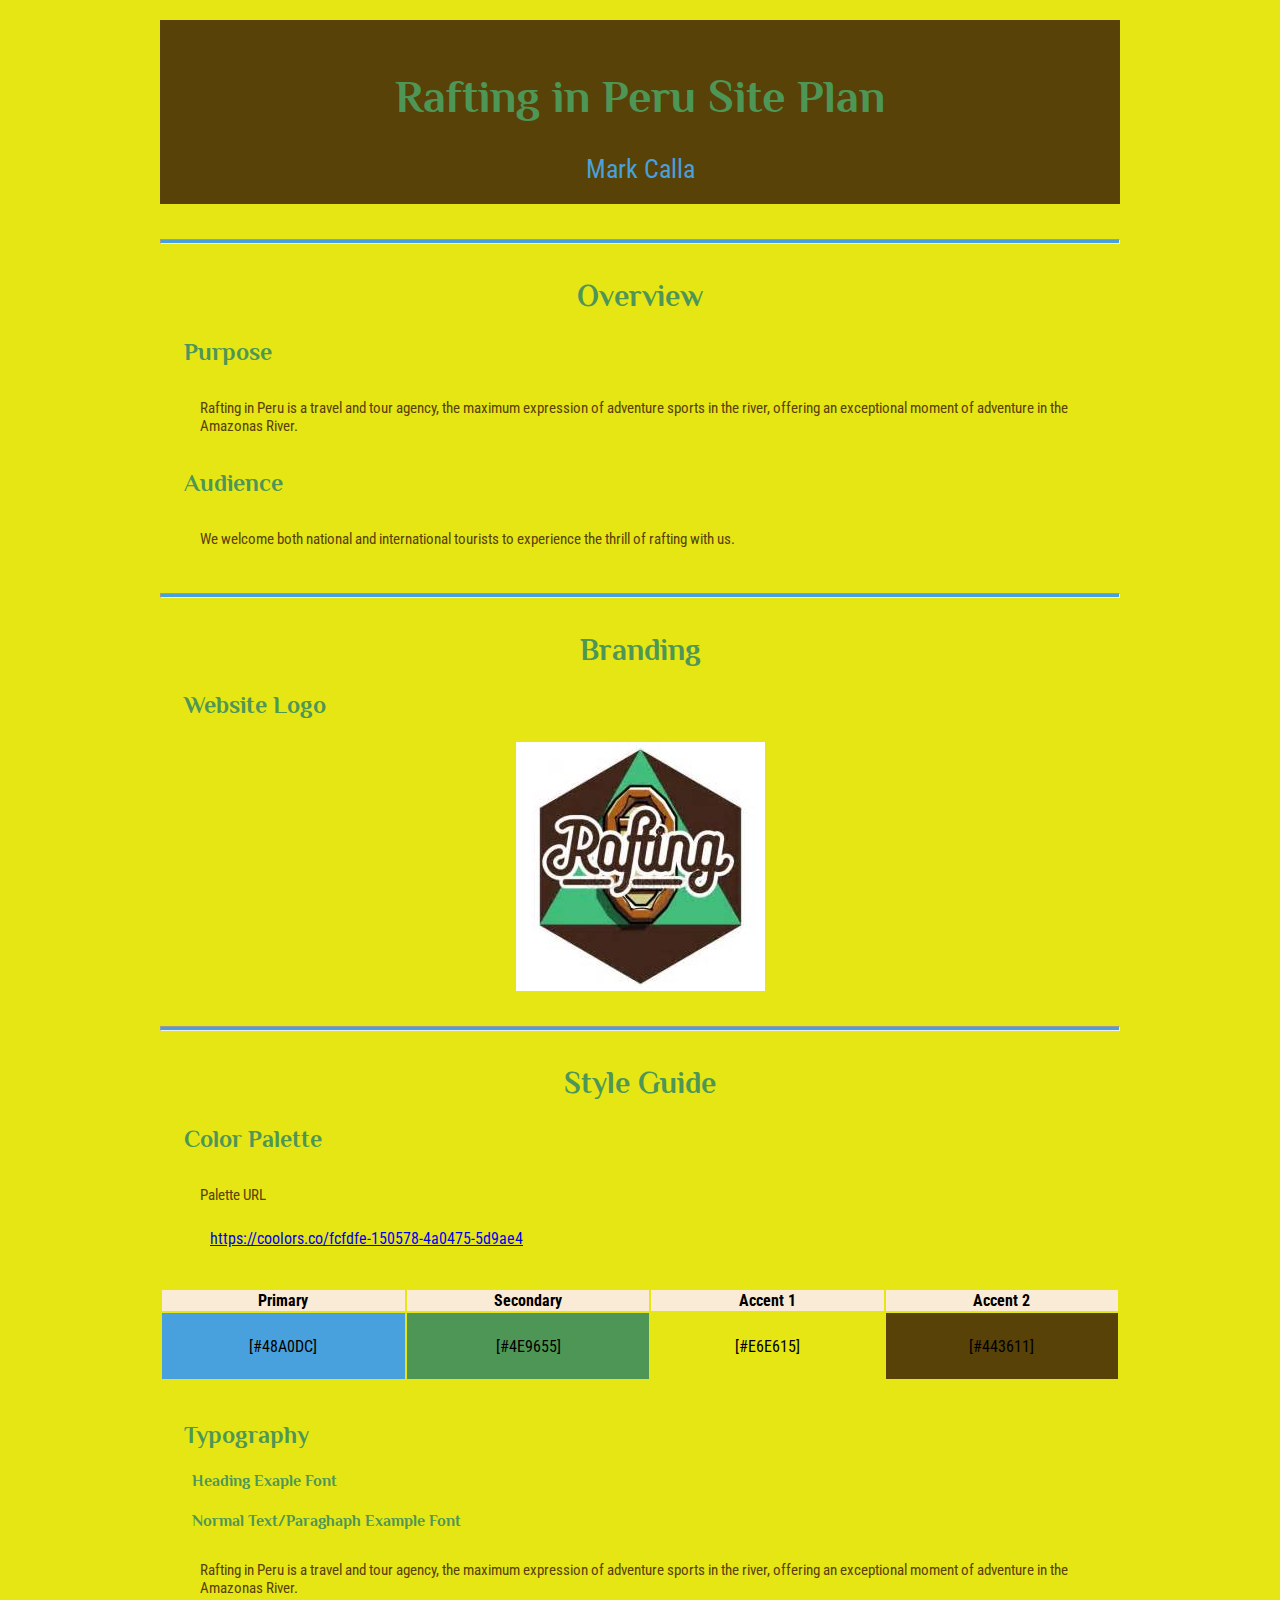
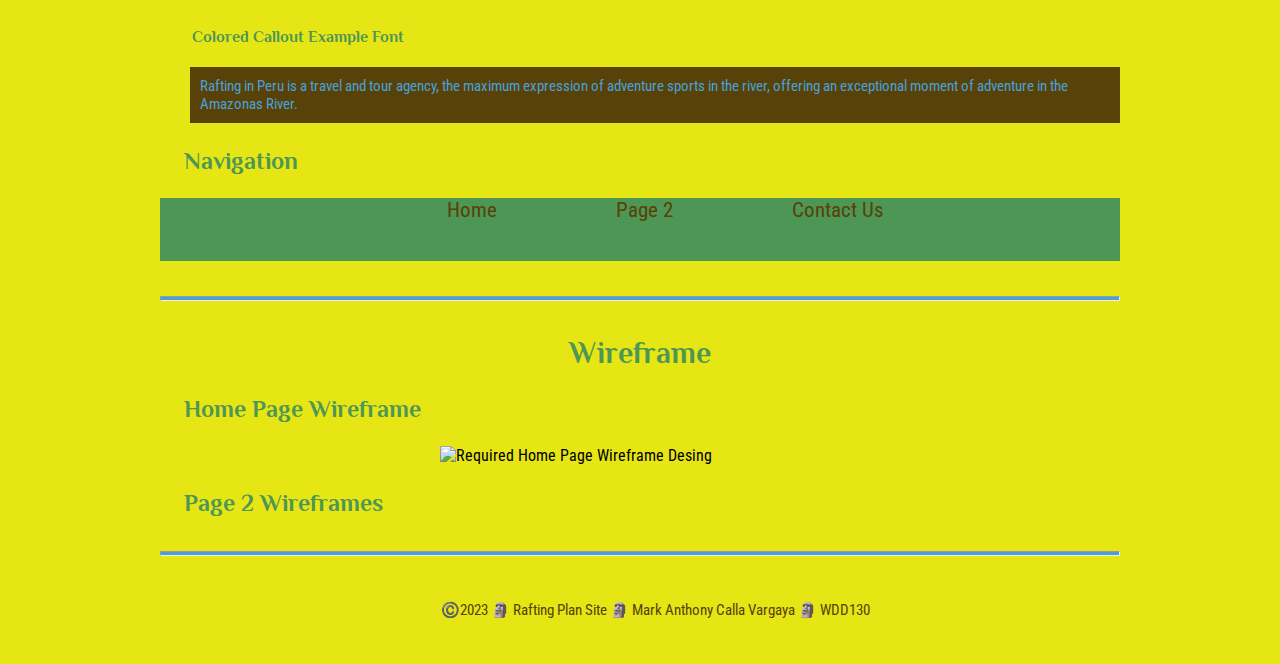
==== wwr/index.html @ fb56c3fe "Rename site-plan-rafting.html to index.html" ====
<!DOCTYPE html>
<html lang="en-US">
    <head>
        <meta charset="UTF-8">
        <meta name="viewport" content="width=device-width, initial-scale=1.0">
        <title>Rafting Site Plan | Mark Calla</title>
        <meta name="description" content="The rafting site plan includes the site purpose, the target audience, branding information, and a style guide for the course website project.">
        <meta name="author" content="Mark Calla">
        <link rel="stylesheet" href="styles/site-plan-rafting.css">
    </head>
    <body>
        <header>
            <h1>Rafting in Peru Site Plan</h1>
            <div>Mark Calla</div>
        </header>
        <main>
            <hr>
            <h2>Overview</h2>

            <h3>Purpose</h3>
            <p>Rafting in Peru is a travel and tour agency, the maximum expression of adventure sports in the river, offering an exceptional moment of adventure 
                in the Amazonas River.</p>
            <h3>Audience</h3>
            <p>We welcome both national and international tourists to experience the thrill of rafting with us.</p>

            <hr>
            <h2>Branding</h2>

            <h3>Website Logo</h3>
            <img src="images/logo.jpeg" alt="Rafting Site Logo">

            <hr>
            <h2>Style Guide</h2>
            
            <h3>Color Palette</h3>

            <p>Palette URL</p>
            <a href="https://coolors.co/fcfdfe-150578-4a0475-5d9ae4"
            target="_blank">https://coolors.co/fcfdfe-150578-4a0475-5d9ae4</a>
            
            <table class="palette">
                <tr>
                    <th>Primary</th>
                    <th>Secondary</th>
                    <th>Accent 1</th>
                    <th>Accent 2</th>
                </tr>

                <tr>
                    <td class="primary">[#48A0DC]</td>
                    <td class="secondary">[#4E9655]</td>
                    <td class="accent1">[#E6E615]</td>
                    <td class="accent2">[#443611]</td>
                </tr>
            </table>

            <h3>Typography</h3>
            <h4>Heading Exaple Font</h4>
            <h4>Normal Text/Paraghaph Example Font</h4>
            <p>Rafting in Peru is a travel and tour agency, the maximum expression of adventure sports in the river, offering an exceptional moment of adventure 
                in the Amazonas River.</p>
            <h4>Colored Callout Example Font</h4>
            <p class="ccout">Rafting in Peru is a travel and tour agency, the maximum expression of adventure sports in the river, offering an exceptional moment of adventure 
                in the Amazonas River.</p>
            <h3>Navigation</h3>
            <nav>
                <a href="#">Home</a>
                <a href="#">Page 2</a>
                <a href="#">Contact Us</a>
            </nav>

            <hr>
            <h2>Wireframe</h2>
            <h3>Home Page Wireframe</h3>
            <img src="https://byui-wdd.github.io/wdd130/rafting_images/wireframe_home.png" alt="Required Home Page Wireframe Desing" width="400">
            <h3>Page 2 Wireframes</h3>
        </main>
        <footer>
            <hr>
            <p>©️2023 🗿 Rafting Plan Site 🗿 Mark Anthony Calla Vargaya 🗿 WDD130</p>
        </footer>
    </body>
</html>
---- wwr/styles/site-plan-rafting.css ----
@import url('https://fonts.googleapis.com/css2?family=Philosopher:ital,wght@1,700&family=Roboto+Condensed&display=swap');

:root{
    --primary-color:#48A0DC;
    --secondary-color:#4E9655;
    --accent1-color:#E6E615;
    --accent2-color:#584207;

    --heading-font: 'Philosopher', serif;
    --paragraph-font: 'Roboto Condensed', serif;

    --navigation-background-color: #4e9655;
    --navigation-link-color:#584207;
    --navigation-hover-link-color:#48A0DC;
    --navigation-hover-background-color:#E6E615;
}

body{
    font-family: var(--paragraph-font);
    max-width: 960px;
    margin: auto;
    padding: 20px;
    background-color: var(--accent1-color);
}

hr {
    height: 3px;
    margin: 35px 0;
    background: var(--primary-color);
}

img {
    display: block;
    margin: 0 auto;
}

h1, h2, h3, h4, h5, h6{
    font-family: var(--heading-font);
    color: var(--secondary-color);
}

h2{
    font-size: 30px;
    text-align: center;
}

h3{
    margin-left: 1em;
    font-size: 24px;
}

h4{
    margin-left: 2em;
}

header{
    padding: 20px;
    text-align: center;
    font-size: 23px;
    background-color: var(--accent2-color);
    color: var(--primary-color);
}

header>div{
    font-size: 115%;
}

a{
    margin-left: 50px;
}

p{
    color: var(--accent2-color);
    padding: 10px;
    margin-left: 30px;
    font-size: 15px;
}

.palette{
    width: 100%;
    margin: 40px auto;
    text-align: center;
}

.palette th{
    background-color: antiquewhite;
}

.palette td{
    height: 4em;
}

.primary {
    background-color: var(--primary-color);
}

.secondary {
    background-color: var(--secondary-color);
}

.accent1 {
    background-color: var(--accent1-color);
}

.accent2 {
    background-color: var(--accent2-color);
}

p.ccout{
    background-color: var(--accent2-color);
    color: var(--primary-color);
}

nav{
    background-color: var(--secondary-color);
    text-align: center;
    font-size: 1.3em;
    height: 3em;
}

nav a{
    color: var(--navigation-link-color);
    text-decoration: none;
    padding: 2rem;
}

nav a:link, nav a:visited {
    color: var(--navigation-link-color);
}

nav a:hover{
    color: var(--navigation-hover-link-color);
    background-color: var(--navigation-hover-background-color);
}

footer{
    margin-top: 10px;
    text-align: center;
}
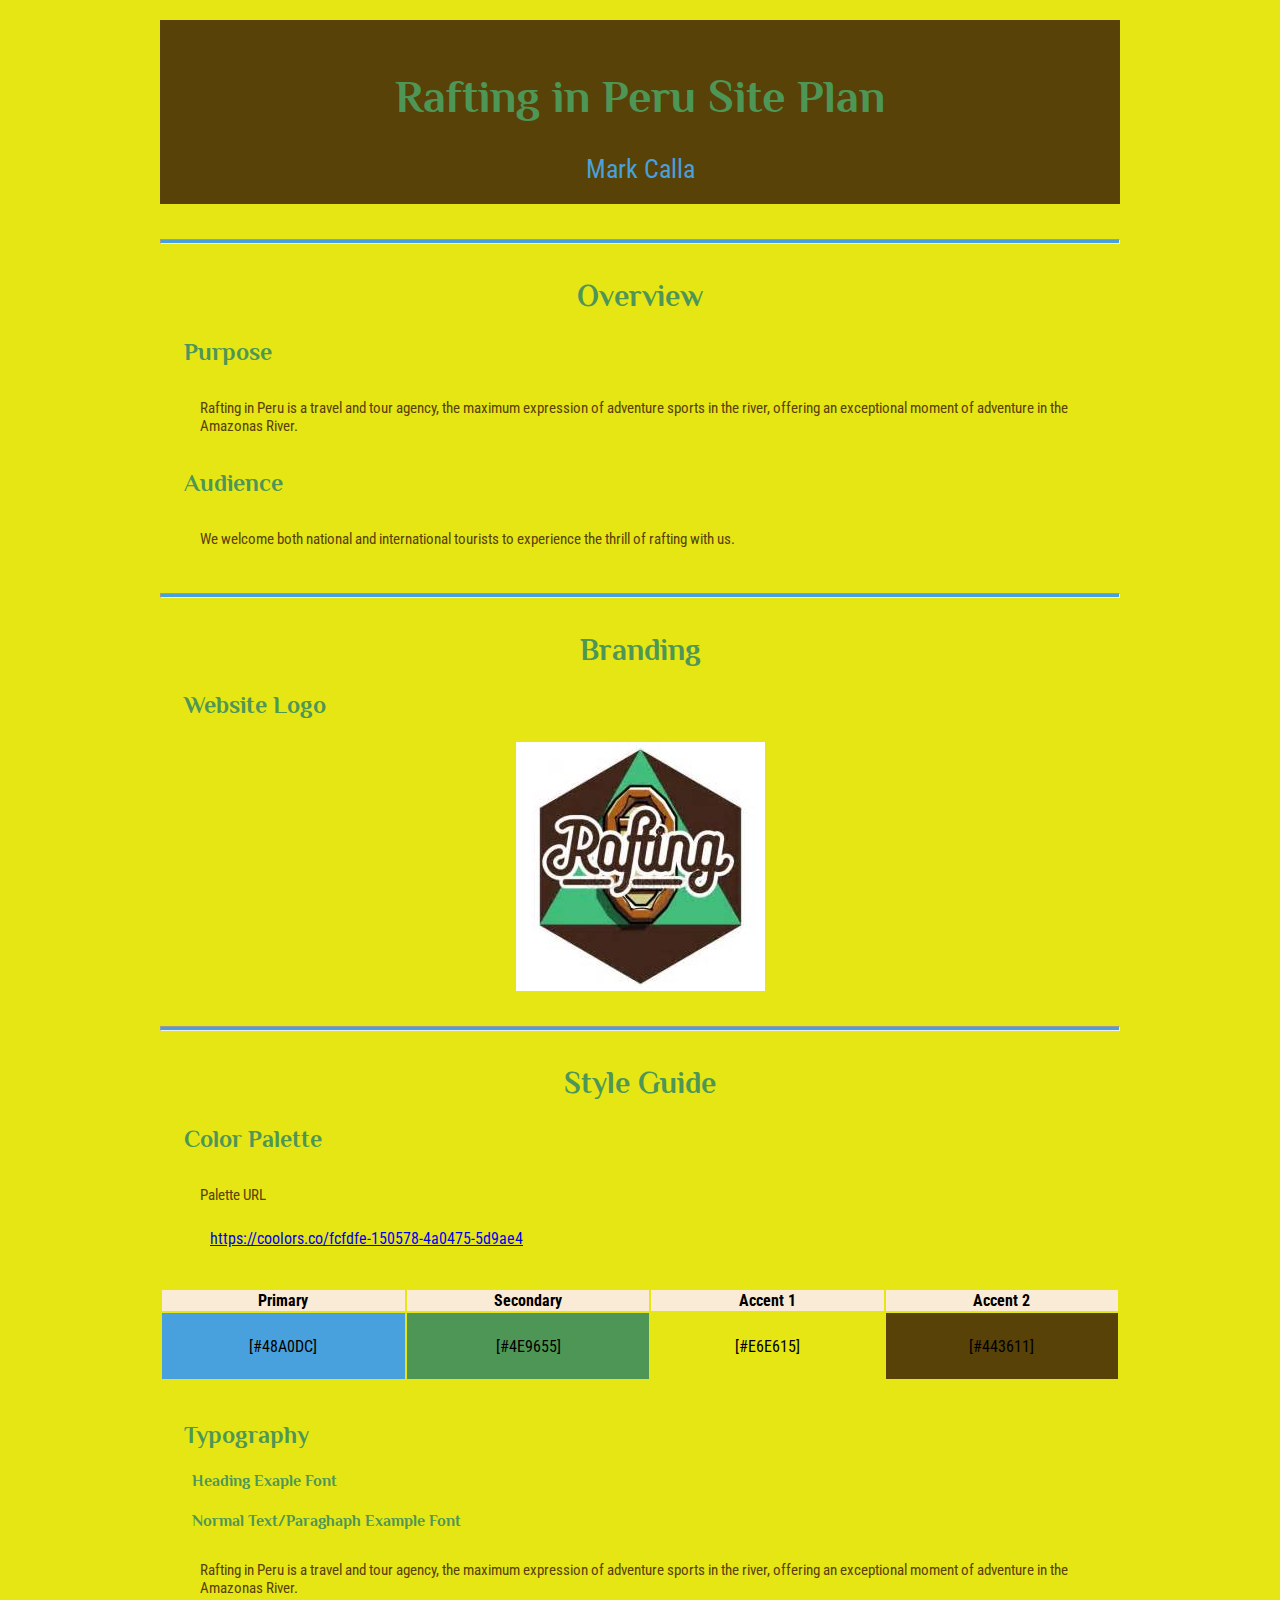
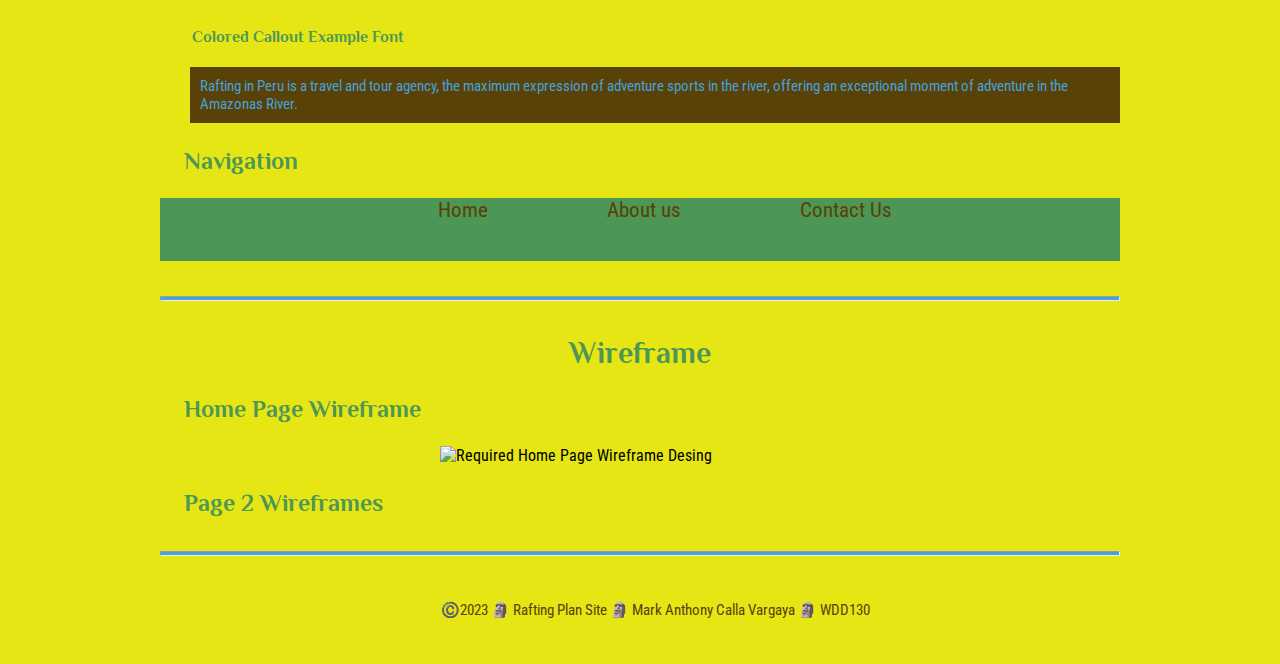
==== commit 1656a977: "Update index.html" ====
--- a/wwr/index.html
+++ b/wwr/index.html
@@ -64,9 +64,9 @@
                 in the Amazonas River.</p>
             <h3>Navigation</h3>
             <nav>
-                <a href="#">Home</a>
-                <a href="#">Page 2</a>
-                <a href="#">Contact Us</a>
+                <a href="/styles/index.html">Home</a>
+                <a href="/styles/about.html">About us</a>
+                <a href="/styles/contact.">Contact Us</a>
             </nav>
 
             <hr>
